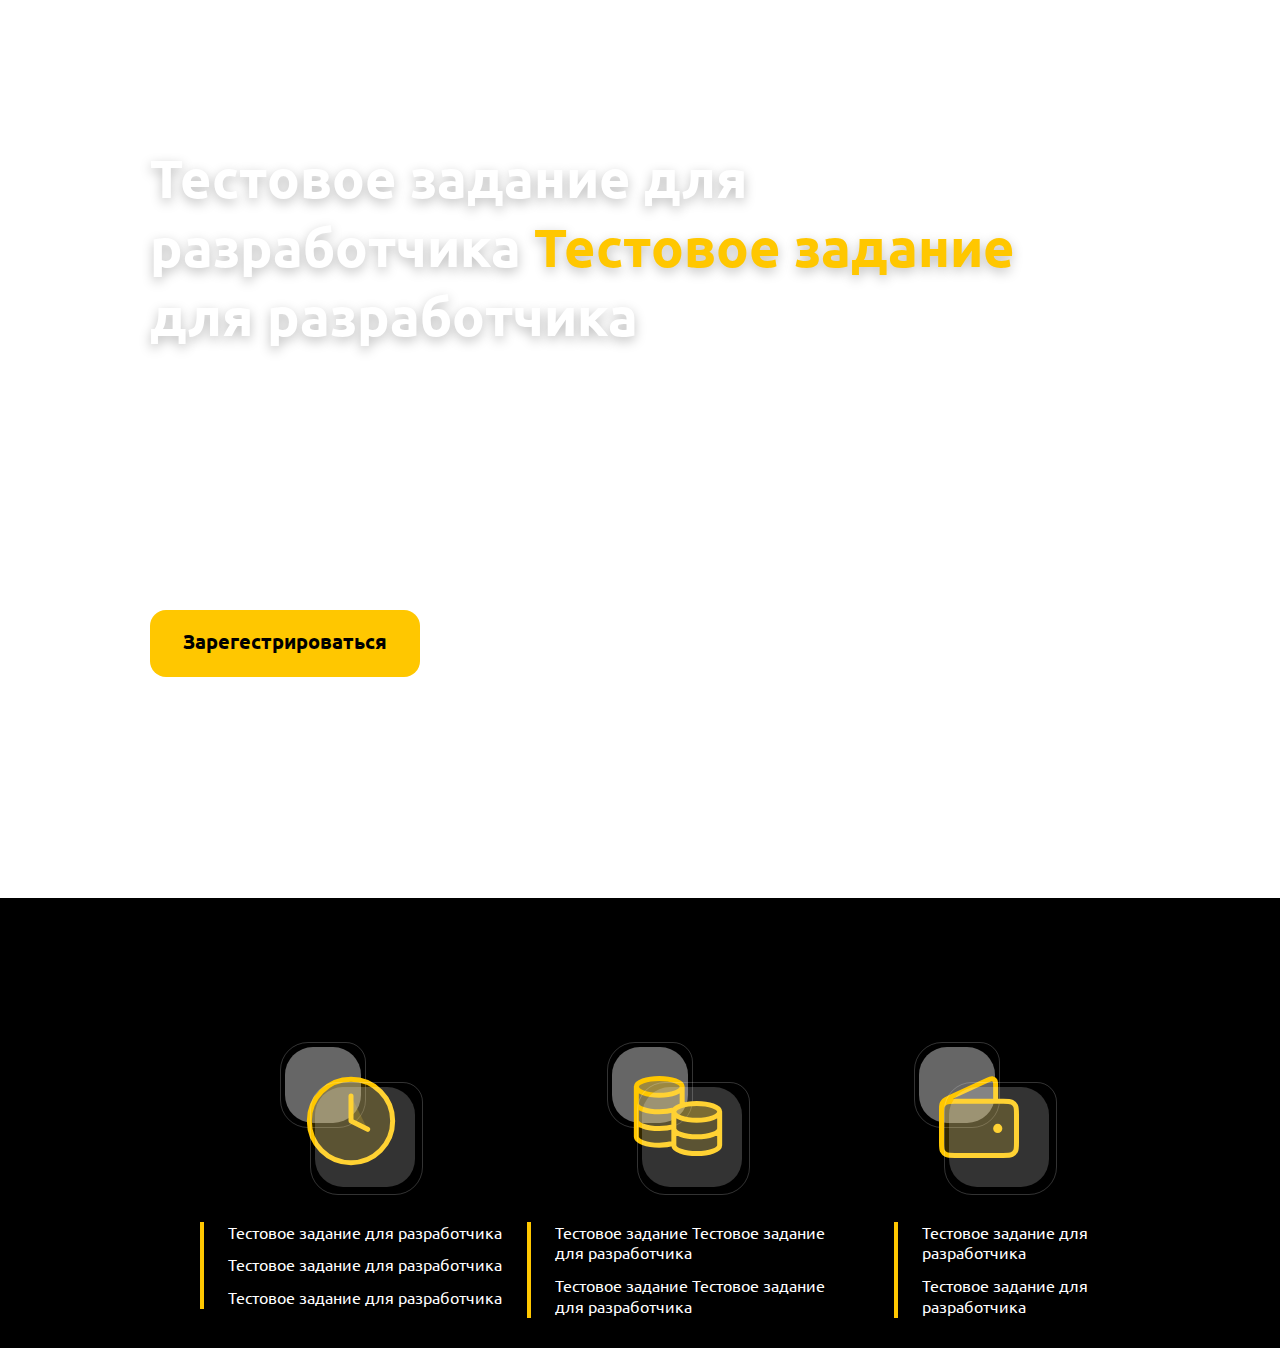
==== index.html @ 89210019 "done" ====
<!DOCTYPE html>
<html lang="en">
<head>
    <meta charset="UTF-8">
    <meta http-equiv="X-UA-Compatible" content="IE=edge">
    <meta name="viewport" content="width=device-width, initial-scale=1.0">
    <link rel="stylesheet" href="styles.css">
    <title>Document</title>
</head>
<body>
    <section id="main-page" class="Header">
        <video autoplay loop muted>
            <source src="./img/Ð_Ð¾Ð»Ð½Ñ_ - 71122 (2).mp4" type="video/mp4">
        </video>
        <h1>Тестовое задание для разработчика <span>Тестовое задание</span> для разработчика</h1>
        <h4>Тестовое задание для разработчика</h4>
        <p>Вы получаете:</p>
        <ul>
            <li>Тестовое задание для разработчика</li>
            <li>Тестовое задание для разработчика</li>
            <li>Тестовое задание для разработчика</li>
        </ul>
        <a id="regBtn" onclick="navigation()">Зарегестрироваться</a>
    </section>
    <section class="bottom_section">
        <div class="bottom_blocks">
            <div class="first_square_border"><div class="first_square"></div></div>
            <img class="icon" src="./img/icons/clock.svg" alt="clock">
            <div class="second_square_border"><div class="second_square"></div></div>
            <ul>
                <li>Тестовое задание для разработчика</li>
                <li>Тестовое задание для разработчика</li>
                <li>Тестовое задание для разработчика</li>
            </ul>
        </div>
        <div class="bottom_blocks">
            <div class="first_square_border"><div class="first_square"></div></div>
            <img class="icon" src="./img/icons/coins.svg" alt="clock">
            <div class="second_square_border"><div class="second_square"></div></div>
            <ul>
                <li>Тестовое задание Тестовое задание для разработчика</li>
                <li>Тестовое задание Тестовое задание для разработчика</li>
            </ul>
        </div>
        <div class="bottom_blocks">
            <div class="first_square_border"><div class="first_square"></div></div>
            <img class="icon" src="./img/icons/walet.svg" alt="clock">
            <div class="second_square_border"><div class="second_square"></div></div>
            <ul>
                <li>Тестовое задание для разработчика</li>
                <li>Тестовое задание для разработчика</li>
            </ul>
        </div>
    </section>
    <script src="./index.js"></script>
</body>
</html>
---- styles.css ----
@import url('https://fonts.googleapis.com/css2?family=Ubuntu:ital,wght@0,300;0,400;0,500;0,700;1,300;1,400;1,500;1,700&display=swap');
:root {
    --yelow-color: #FFC700;
    --gray-color: rgba(255, 255, 255, 0.6);
    --checked-color: #D9D9D9;
}
* {
    font-family: 'Ubuntu', sans-serif;
    margin: 0;
    padding: 0;
}
body {
    display: flex;
    flex-direction: column;
}
.Header {
    color: #FFFFFF;
    margin-bottom: 0;
}
.Header video {
    width: 100vw;
    height: 100vh;
    object-fit: cover;
    left: 0;
    top: 0;
    right: 0;
    bottom: 0;
    z-index: -1;
}
.Header h1{
    position: absolute;
    width: 878px;
    height: 228px;
    left: 150px;
    top: 143px;
    font-weight: 700;
    font-size: 54px;
    text-shadow: 0px 4px 12px rgba(0, 0, 0, 0.25);
}
.Header span {
    color: var(--yelow-color);
}
.Header h4{
    position: absolute;
    width: 423px;
    height: 31px;
    left: 150px;
    top: 380px;
    font-weight: 500;
    font-size: 24px;
}
.Header p{
    position: absolute;
    width: 136px;
    height: 26px;
    left: 150px;
    top: 446px;
    font-weight: 400;
    font-size: 20px;
    line-height: 26px;
    color: var(--gray-color);
}
.Header ul {
    position: absolute;
    width: 374px;
    height: 96px;
    left: 150px;
    top: 480px;
    font-weight: 400;
    font-size: 20px;
    line-height: 160%;
    color: var(--gray-color);
    margin-left: 1.8%;
}
.Header a {
    text-align: center;
    text-decoration: none;
    color: #000000;
    padding-top: 15px;
    width: 270px;
    height: 52px;
    border-radius: 16px;
    font-style: normal;
    font-weight: 700;
    font-size: 20px;
    line-height: 160%;
    background-color: var(--yelow-color);
    border: none;
    position: absolute;
    width: 270px;
    height: 52px;
    left: 150px;
    top: 610px;
    cursor: pointer;
}

.bottom_section {
    background-color: black;
    margin-top: -5px;
    height: 50vh;
    width: 100vw;
    align-items: center;
    justify-content: space-around;
    display: flex;
}
.bottom_blocks:nth-child(1) {
    margin-left: 0px;
}
.bottom_blocks:nth-child(2) {
    margin-left: -320px;
}
.bottom_blocks:nth-child(3) {
    margin-left: -340px;
}
.bottom_blocks {
    position: relative;
    margin-top: -6%;
    display: flex;
    flex-direction: column;
}
.first_square_border {
    box-sizing: border-box;
    position: relative;
    width: 86px;
    height: 86px;
    border: 1px solid rgba(255, 255, 255, 0.2);
    border-radius: 28px 20px 28px 28px;
    -webkit-animation: cubemove 5s infinite ease-in-out;
    animation: cubemove 5s infinite ease-in-out;
}
.first_square {
    position: absolute;
    width: 76.11px;
    height: 76.11px;
    top: 4px;
    left: 4px;
    background: rgba(255, 255, 255, 0.4);
    border-radius: 28px;
    -webkit-animation: cubemove 5s infinite ease-in-out;
    animation: cubemove 5s infinite ease-in-out;
}
.icon {
    position: absolute;
    left: 30%;
    top: 40%;
}
.second_square_border {
    box-sizing: border-box;
    position: absolute;
    width: 113px;
    height: 113px;
    top: 40px;
    margin-left: 30px;
    border: 1px solid rgba(255, 255, 255, 0.2);
    border-radius: 28px 20px 28px 28px;
    -webkit-animation: cubemove 5s infinite ease-in-out;
    animation: cubemove 5s infinite ease-in-out;
}
.second_square {
    position: absolute;
    width: 100px;
    height: 100px;
    left: 4px;
    top: 4px;
    background: rgba(255, 255, 255, 0.2);
    border-radius: 28px;
    -webkit-animation: cubemove 5s infinite ease-in-out;
    animation: cubemove 5s infinite ease-in-out;
}
.bottom_blocks ul {
    width: 300px;
    height: 87px;
    position: absolute;
    color: white;
    top: 20vh;
    list-style-type: none;
    margin-left: -80px;
    border-left: 4px solid var(--yelow-color);
    font-weight: 400;
    font-size: 16px;
    line-height: 130%;
}
.bottom_blocks ul li {
    padding-bottom: 12px;
    padding-left: 24px;
}
.bottom_blocks:nth-child(2) ul {
    width: 300px;
    height: 96px;
}
.bottom_blocks:nth-child(3) ul {
    width: 197px;
    height: 96px;
    margin-left: -20px;
}
@-webkit-keyframes cubemove {
    25% { -webkit-transform: rotate(-90deg)}
    50% { -webkit-transform: rotate(-180deg) }
    75% { -webkit-transform: rotate(-270deg)}
    100% { -webkit-transform: rotate(-360deg) }
  }
  
  @keyframes cubemove {
    25% { 
      transform: rotate(-90deg);
      -webkit-transform: rotate(-90deg);
    } 50% { 
      transform: rotate(-179deg);
      -webkit-transform: rotate(-179deg);
    } 50.1% { 
      transform: rotate(-180deg);
      -webkit-transform: rotate(-180deg);
    } 75% { 
      transform: rotate(-270deg);
      -webkit-transform: rotate(-270deg);
    } 100% { 
      transform: rotate(-360deg);
      -webkit-transform: rotate(-360deg);
    }
  }

  @media screen and (max-width: 811px) {
    .Header h1{
        width: 358px;
        height: 180px;
        left: 16px;
        top: 164px;
        font-weight: 700;
        font-size: 32px;
        line-height: 140%;
        text-shadow: 0px 4px 12px rgba(0, 0, 0, 0.25);
    }
    .Header h4{
        width: 353px;
        height: 26px;
        left: 16px;
        top: 364px;
        font-weight: 500;
        font-size: 20px;
        line-height: 130%;
    }
    .Header p{
        width: 109px;
        height: 21px;
        left: 16px;
        top: 410px;
        font-size: 16px;
        line-height: 130%;
    }
    .Header ul {
        width: 300px;
        height: 78px;
        left: 16px;
        top: 443px;
        font-size: 16px;
        margin-left: 6%;
    }
    .Header a {
        width: 216px;
        height: 50px;
        left: 16px;
        top: 553px;
        font-size: 16px;
        padding-top: 20px;
    }
    .bottom_section {
        height: 120vh;
        width: 100vw;
    }
    .bottom_blocks:nth-child(1) {
        margin-left: -15px;
        margin-top: -780px;
    }
    .bottom_blocks:nth-child(2) {
        margin-left: -410px;
        margin-top: -150px;
    }
    .bottom_blocks:nth-child(3) {
        margin-left: -410px;
        margin-top: 480px;
    }
    .bottom_blocks {
        position: relative;
        margin-top: -6%;
        display: flex;
        flex-direction: column;
    }
    .bottom_blocks ul {
       
        margin-left: -100px;
        margin-top: 10px;
    }
    .bottom_blocks:nth-child(3) ul {
        width: 300px;
        height: 53px;
        margin-left: -100px;
    }

}
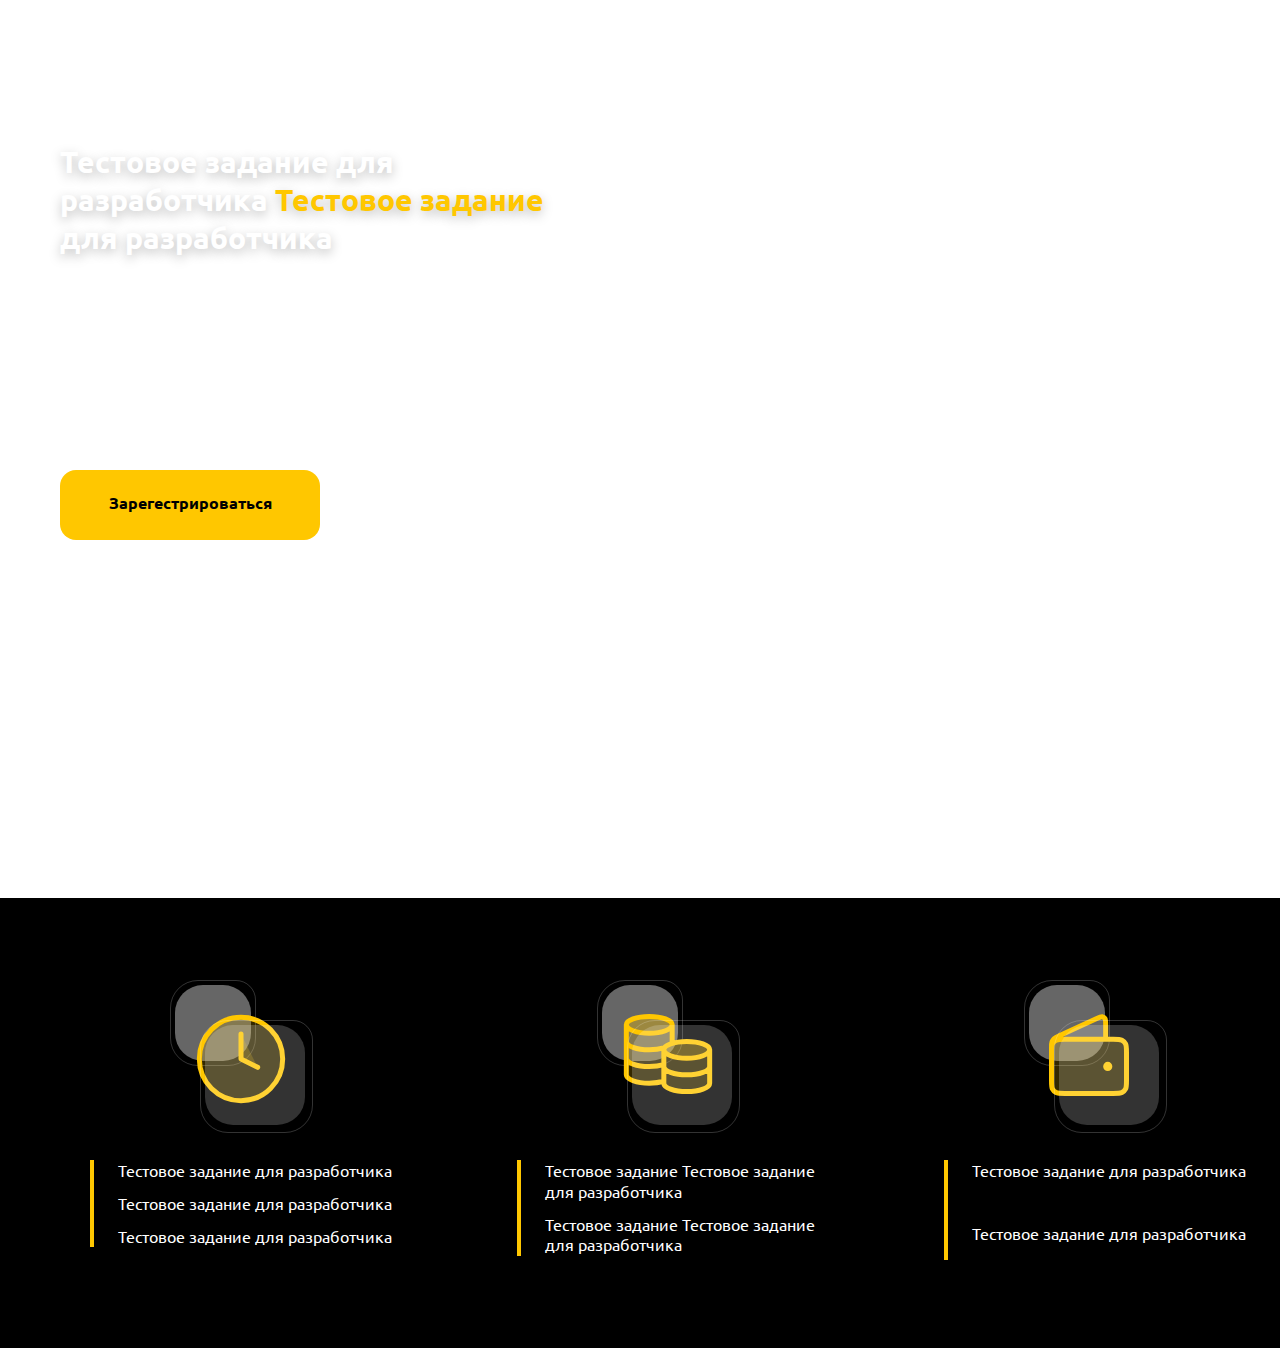
==== commit cb2c028a: "fixes" ====
--- a/index.html
+++ b/index.html
@@ -20,7 +20,7 @@
             <li>Тестовое задание для разработчика</li>
             <li>Тестовое задание для разработчика</li>
         </ul>
-        <a id="regBtn" onclick="navigation()">Зарегестрироваться</a>
+        <a id="regBtn" onclick="registrationHandler()">Зарегестрироваться</a>
     </section>
     <section class="bottom_section">
         <div class="bottom_blocks">
--- a/styles.css
+++ b/styles.css
@@ -219,8 +219,13 @@
     }
   }
 
-  @media screen and (max-width: 811px) {
+  @media screen and (min-width: 390px) and (max-width: 961px) {
+    .Header video {
+        width: 100vw;
+        height: 100vh;
+    }
     .Header h1{
+        position: absolute;
         width: 358px;
         height: 180px;
         left: 16px;
@@ -228,7 +233,6 @@
         font-weight: 700;
         font-size: 32px;
         line-height: 140%;
-        text-shadow: 0px 4px 12px rgba(0, 0, 0, 0.25);
     }
     .Header h4{
         width: 353px;
@@ -266,34 +270,98 @@
     .bottom_section {
         height: 120vh;
         width: 100vw;
-    }
+        display: flex; 
+        flex-direction: column;
+        align-items: center;
+        justify-content: center;
+    }
+   
     .bottom_blocks:nth-child(1) {
-        margin-left: -15px;
-        margin-top: -780px;
+        margin: 0;
     }
     .bottom_blocks:nth-child(2) {
-        margin-left: -410px;
-        margin-top: -150px;
+        margin: 0;
     }
     .bottom_blocks:nth-child(3) {
-        margin-left: -410px;
-        margin-top: 480px;
+        margin: 0;
     }
     .bottom_blocks {
-        position: relative;
-        margin-top: -6%;
-        display: flex;
-        flex-direction: column;
-    }
-    .bottom_blocks ul {
-       
-        margin-left: -100px;
-        margin-top: 10px;
-    }
+       margin: 0;
+       padding-bottom: 200px;
+    }
+    .bottom_blocks img{
+        margin-top: -70px;
+     }
     .bottom_blocks:nth-child(3) ul {
         width: 300px;
+        margin-left: -80px;
         height: 53px;
-        margin-left: -100px;
     }
 
-}+}
+@media screen and (min-width: 962px) and (max-width: 1399px) {
+    .Header h1{
+        width: 500px;
+        font-size: 30px;
+        left: 60px;
+    }
+    .Header h4{
+        width: 450px;
+        font-size: 20px;
+        left: 60px;
+        top: 270px;
+    }
+    .Header p{
+        width: 200px;
+        font-size: 16px;
+        left: 60px;
+        top: 300px;
+    }
+    .Header ul {
+        width: 350px;
+        height: 78px;
+        left: 16px;
+        top: 340px;
+        font-size: 16px;
+        margin-left: 8%;
+    }
+    .Header a {
+        width: 260px;
+        height: 50px;
+        left: 60px;
+        top: 470px;
+        font-size: 16px;
+        padding-top: 20px;
+    }
+    .bottom_section {
+        display: flex; 
+        flex-direction: row;
+        align-items: center;
+        justify-content: space-around;
+    }
+    .bottom_blocks:nth-child(1) {
+        margin: 0;
+    }
+    .bottom_blocks:nth-child(2) {
+        margin: 0;
+    }
+    .bottom_blocks:nth-child(3) {
+        margin: 0;
+    }
+    .bottom_blocks {
+        max-width: 200px;
+       padding-bottom: 200px;
+       
+    }
+    .bottom_blocks img{
+        margin-top: -80px;
+     }
+    .bottom_blocks:nth-child(3) ul {
+        width: 300px;
+        margin-left: -80px;
+        height: 100px;
+    }
+    .bottom_blocks:nth-child(3) ul li:nth-child(1){
+        margin-bottom: 30px;
+    }
+}
